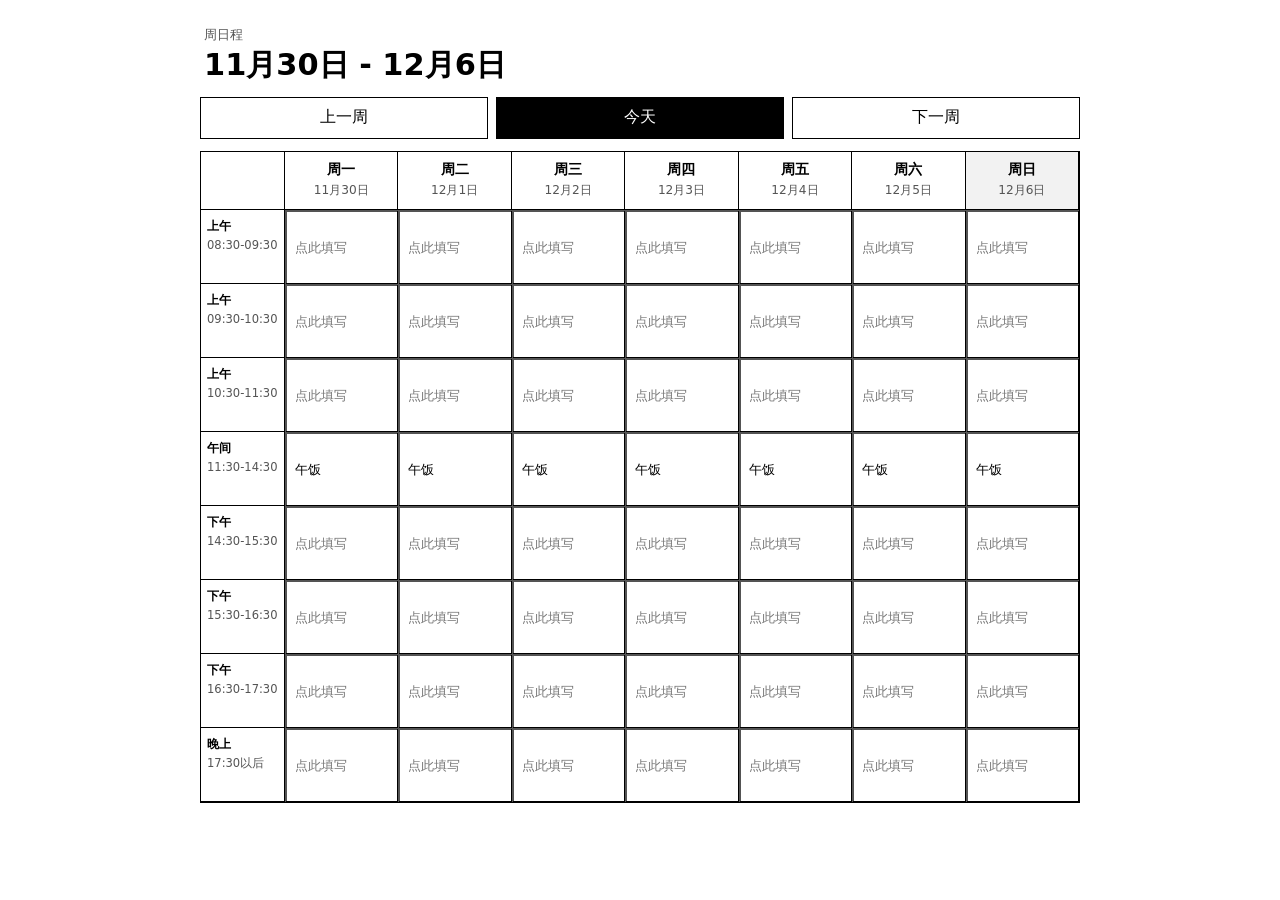
==== index.html @ e51f206d "Initial weekly schedule app" ====
<!doctype html>
<html lang="zh-CN">
  <head>
    <meta charset="utf-8">
    <meta name="viewport" content="width=device-width, initial-scale=1, viewport-fit=cover">
    <meta name="theme-color" content="#ffffff">
    <title>周日程</title>
    <link rel="manifest" href="manifest.json">
    <link rel="icon" href="icon.svg" type="image/svg+xml">
    <link rel="apple-touch-icon" href="icon.svg">
    <link rel="stylesheet" href="styles.css">
  </head>
  <body>
    <main class="app-shell">
      <header class="topbar">
        <div>
          <p class="eyebrow">周日程</p>
          <h1 id="weekTitle">本周</h1>
        </div>
        <button id="installButton" class="icon-button hidden" type="button" title="添加到主屏幕" aria-label="添加到主屏幕">
          <span aria-hidden="true">+</span>
        </button>
      </header>

      <nav class="week-nav" aria-label="周切换">
        <button id="prevWeek" type="button">上一周</button>
        <button id="today" type="button">今天</button>
        <button id="nextWeek" type="button">下一周</button>
      </nav>

      <section class="schedule-wrap" aria-label="一周日程">
        <div id="scheduleGrid" class="schedule-grid"></div>
      </section>
    </main>

    <div id="overlay" class="overlay hidden"></div>
    <section id="editor" class="editor hidden" aria-label="编辑日程" aria-modal="true" role="dialog">
      <div class="editor-handle" aria-hidden="true"></div>
      <div class="editor-heading">
        <div>
          <p id="editorDate" class="editor-meta"></p>
          <h2 id="editorSlot">编辑</h2>
        </div>
        <button id="closeEditor" class="icon-button" type="button" title="关闭" aria-label="关闭">x</button>
      </div>
      <textarea id="editorText" rows="5" placeholder="写下要做的事情"></textarea>
      <div class="editor-actions">
        <button id="clearCell" class="secondary" type="button">清空</button>
        <button id="saveCell" class="primary" type="button">完成</button>
      </div>
    </section>

    <script src="app.js" defer></script>
  </body>
</html>
---- styles.css ----
:root {
  color-scheme: light;
  --paper: #ffffff;
  --ink: #000000;
  --muted: #555555;
  --line: #000000;
  --panel: #ffffff;
  --accent: #000000;
  --accent-strong: #000000;
  --line-width: 1px;
  --shadow: 0 0 0 1px #000000;
}

* {
  box-sizing: border-box;
}

html {
  min-height: 100%;
  background: var(--paper);
}

body {
  min-height: 100%;
  margin: 0;
  color: var(--ink);
  font-family: system-ui, -apple-system, BlinkMacSystemFont, "Segoe UI", sans-serif;
  background: var(--paper);
}

button,
textarea {
  font: inherit;
}

button {
  -webkit-tap-highlight-color: transparent;
}

.app-shell {
  width: min(100%, 920px);
  margin: 0 auto;
  padding: max(18px, env(safe-area-inset-top)) 12px max(28px, env(safe-area-inset-bottom));
}

.topbar {
  display: flex;
  align-items: center;
  justify-content: space-between;
  gap: 16px;
  padding: 8px 4px 14px;
}

.eyebrow,
.editor-meta {
  margin: 0 0 4px;
  color: var(--muted);
  font-size: 0.82rem;
}

h1,
h2 {
  margin: 0;
  letter-spacing: 0;
}

h1 {
  font-size: clamp(1.3rem, 1.9rem, 2rem);
  line-height: 1.15;
}

h2 {
  font-size: 1.08rem;
}

.icon-button {
  width: 40px;
  height: 40px;
  border: var(--line-width) solid var(--line);
  border-radius: 0;
  color: var(--ink);
  background: var(--panel);
  display: grid;
  place-items: center;
  cursor: pointer;
}

.icon-button span {
  font-size: 1.45rem;
  line-height: 1;
}

.week-nav {
  display: grid;
  grid-template-columns: repeat(3, 1fr);
  gap: 8px;
  margin-bottom: 12px;
}

.week-nav button,
.editor-actions button {
  min-height: 42px;
  border: var(--line-width) solid var(--line);
  border-radius: 0;
  background: var(--panel);
  color: var(--ink);
  cursor: pointer;
}

.week-nav button:nth-child(2),
.primary {
  border-color: var(--accent);
  background: var(--accent);
  color: #fff;
}

.schedule-wrap {
  overflow-x: auto;
  border: var(--line-width) solid var(--line);
  border-radius: 0;
  background: var(--panel);
  box-shadow: none;
}

.schedule-grid {
  display: grid;
  grid-template-columns: 66px repeat(7, minmax(86px, 1fr));
  min-width: 690px;
}

.corner,
.day-head,
.time-head,
.cell {
  border-right: var(--line-width) solid var(--line);
  border-bottom: var(--line-width) solid var(--line);
}

.corner,
.day-head {
  position: sticky;
  top: 0;
  z-index: 1;
  background: #ffffff;
}

.corner {
  left: 0;
  z-index: 2;
}

.day-head {
  min-height: 58px;
  padding: 8px 6px;
  text-align: center;
}

.day-name {
  display: block;
  color: var(--ink);
  font-weight: 700;
  font-size: 0.9rem;
}

.day-date {
  display: block;
  margin-top: 3px;
  color: var(--muted);
  font-size: 0.76rem;
}

.day-head.is-today {
  background: #f2f2f2;
}

.time-head {
  position: sticky;
  left: 0;
  z-index: 1;
  min-height: 74px;
  padding: 8px 6px;
  background: #ffffff;
  color: var(--muted);
  font-size: 0.72rem;
  line-height: 1.25;
}

.slot-label {
  display: block;
  margin-bottom: 4px;
  color: var(--ink);
  font-weight: 700;
  font-size: 0.78rem;
}

.cell {
  position: relative;
  min-height: 74px;
  padding: 8px;
  border-radius: 0;
  background: #ffffff;
  text-align: left;
  cursor: pointer;
  overflow: hidden;
}

.cell:focus-visible,
.week-nav button:focus-visible,
.icon-button:focus-visible,
.editor-actions button:focus-visible,
textarea:focus-visible {
  outline: 2px solid #000000;
  outline-offset: 2px;
}

.cell.has-text {
  background: #ffffff;
}

.cell.is-lunch {
  background: #ffffff;
}

.cell.is-evening {
  background: #ffffff;
}

.cell-text {
  display: -webkit-box;
  overflow: hidden;
  color: var(--ink);
  font-size: 0.82rem;
  line-height: 1.35;
  -webkit-line-clamp: 3;
  -webkit-box-orient: vertical;
  white-space: pre-wrap;
  overflow-wrap: anywhere;
}

.cell-empty {
  color: #777777;
}

.overlay {
  position: fixed;
  inset: 0;
  z-index: 10;
  background: rgba(0, 0, 0, 0.24);
}

.editor {
  position: fixed;
  left: 0;
  right: 0;
  bottom: 0;
  z-index: 11;
  max-height: min(82vh, 520px);
  padding: 10px 14px max(16px, env(safe-area-inset-bottom));
  border: var(--line-width) solid #000000;
  border-bottom: 0;
  border-radius: 0;
  background: var(--panel);
  box-shadow: var(--shadow);
}

.editor-handle {
  width: 42px;
  height: 4px;
  margin: 0 auto 14px;
  border-radius: 0;
  background: #000000;
}

.editor-heading {
  display: flex;
  align-items: flex-start;
  justify-content: space-between;
  gap: 12px;
  margin-bottom: 12px;
}

textarea {
  width: 100%;
  resize: vertical;
  min-height: 132px;
  border: var(--line-width) solid var(--line);
  border-radius: 0;
  padding: 12px;
  color: var(--ink);
  background: #ffffff;
  line-height: 1.45;
}

.editor-actions {
  display: grid;
  grid-template-columns: 1fr 1fr;
  gap: 10px;
  margin-top: 12px;
}

.secondary {
  color: var(--ink);
}

.hidden {
  display: none !important;
}

@media (min-width: 760px) {
  .app-shell {
    padding-inline: 20px;
  }

  .schedule-grid {
    min-width: 0;
    grid-template-columns: 84px repeat(7, minmax(0, 1fr));
  }

  .editor {
    left: 50%;
    right: auto;
    bottom: 24px;
    width: min(480px, calc(100% - 32px));
    transform: translateX(-50%);
    border-radius: 0;
    padding: 14px;
  }
}
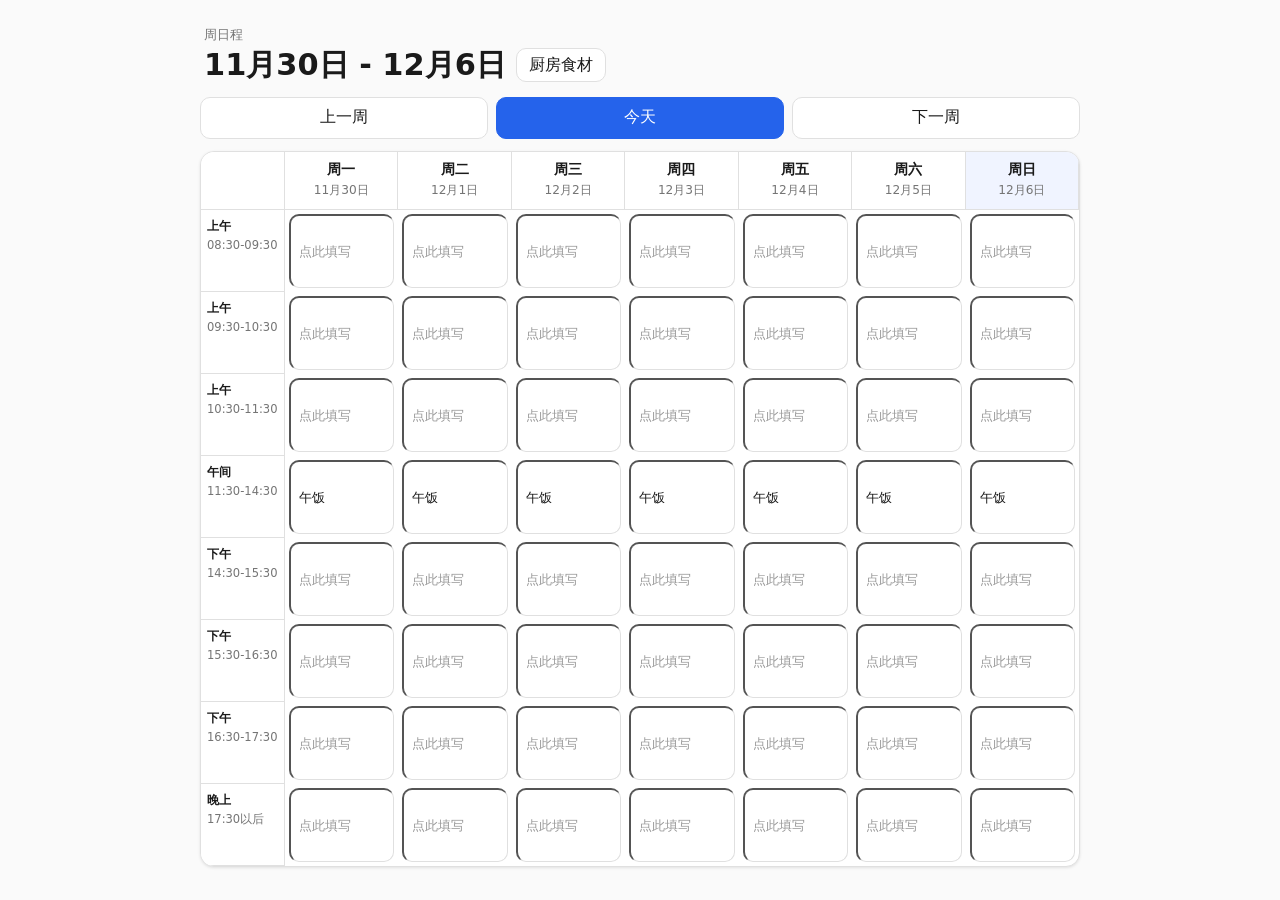
==== commit a7c3c3ff: "Add kitchen ingredients inventory" ====
--- a/index.html
+++ b/index.html
@@ -15,7 +15,10 @@
       <header class="topbar">
         <div>
           <p class="eyebrow">周日程</p>
-          <h1 id="weekTitle">本周</h1>
+          <div class="week-title-row">
+            <h1 id="weekTitle">本周</h1>
+            <button id="ingredientsButton" class="ingredients-trigger" type="button">厨房食材</button>
+          </div>
         </div>
         <button id="installButton" class="icon-button hidden" type="button" title="添加到主屏幕" aria-label="添加到主屏幕">
           <span aria-hidden="true">+</span>
@@ -50,6 +53,37 @@
       </div>
     </section>
 
+    <section id="ingredientsPanel" class="editor hidden" aria-label="厨房食材" aria-modal="true" role="dialog">
+      <div class="editor-handle" aria-hidden="true"></div>
+      <div class="editor-heading">
+        <div>
+          <p class="editor-meta">现在有的食材</p>
+          <h2>厨房食材</h2>
+        </div>
+        <button id="closeIngredients" class="icon-button" type="button" title="关闭" aria-label="关闭">x</button>
+      </div>
+      <div class="ingredient-tabs" role="tablist" aria-label="食材分类">
+        <button class="ingredient-tab active" type="button" data-category="meat">肉类</button>
+        <button class="ingredient-tab" type="button" data-category="vegetable">蔬菜类</button>
+      </div>
+      <form id="ingredientForm" class="ingredient-form">
+        <input id="ingredientName" type="text" autocomplete="off" placeholder="新增食材">
+        <input id="ingredientAmount" type="number" inputmode="decimal" min="0" step="0.1" placeholder="数量">
+        <select id="ingredientUnit" aria-label="单位">
+          <option value="斤">斤</option>
+          <option value="个">个</option>
+          <option value="克">克</option>
+          <option value="袋">袋</option>
+          <option value="盒">盒</option>
+          <option value="瓶">瓶</option>
+          <option value="把">把</option>
+          <option value="颗">颗</option>
+        </select>
+        <button class="primary" type="submit">添加</button>
+      </form>
+      <div id="ingredientsList" class="ingredients-list" aria-live="polite"></div>
+    </section>
+
     <script src="app.js" defer></script>
   </body>
 </html>
--- a/styles.css
+++ b/styles.css
@@ -1,14 +1,16 @@
 :root {
   color-scheme: light;
-  --paper: #ffffff;
-  --ink: #000000;
-  --muted: #555555;
-  --line: #000000;
+  --paper: #fafafa;
+  --ink: #1a1a1a;
+  --muted: #757575;
+  --line: #e0e0e0;
   --panel: #ffffff;
-  --accent: #000000;
-  --accent-strong: #000000;
+  --accent: #2563eb;
+  --accent-strong: #1d4ed8;
   --line-width: 1px;
-  --shadow: 0 0 0 1px #000000;
+  --shadow: 0 1px 3px rgba(0, 0, 0, 0.1);
+  --border-radius: 14px;
+  --border-radius-sm: 10px;
 }
 
 * {
@@ -29,6 +31,8 @@
 }
 
 button,
+input,
+select,
 textarea {
   font: inherit;
 }
@@ -45,10 +49,17 @@
 
 .topbar {
   display: flex;
-  align-items: center;
+  align-items: flex-start;
   justify-content: space-between;
   gap: 16px;
   padding: 8px 4px 14px;
+}
+
+.week-title-row {
+  display: flex;
+  align-items: center;
+  gap: 10px;
+  flex-wrap: wrap;
 }
 
 .eyebrow,
@@ -77,12 +88,18 @@
   width: 40px;
   height: 40px;
   border: var(--line-width) solid var(--line);
-  border-radius: 0;
+  border-radius: var(--border-radius-sm);
   color: var(--ink);
   background: var(--panel);
   display: grid;
   place-items: center;
   cursor: pointer;
+  transition: all 0.2s ease;
+}
+
+.icon-button:hover {
+  background: #f5f5f5;
+  border-color: #d0d0d0;
 }
 
 .icon-button span {
@@ -98,13 +115,26 @@
 }
 
 .week-nav button,
-.editor-actions button {
+.editor-actions button,
+.ingredients-trigger,
+.ingredient-form button,
+.ingredient-row button {
   min-height: 42px;
   border: var(--line-width) solid var(--line);
-  border-radius: 0;
+  border-radius: var(--border-radius-sm);
   background: var(--panel);
   color: var(--ink);
   cursor: pointer;
+  transition: all 0.2s ease;
+}
+
+.week-nav button:hover,
+.editor-actions button:hover,
+.ingredients-trigger:hover,
+.ingredient-form button:hover,
+.ingredient-row button:hover {
+  border-color: #d0d0d0;
+  background: #f9f9f9;
 }
 
 .week-nav button:nth-child(2),
@@ -114,12 +144,25 @@
   color: #fff;
 }
 
+.week-nav button:nth-child(2):hover,
+.primary:hover {
+  background: var(--accent-strong);
+  border-color: var(--accent-strong);
+}
+
+.ingredients-trigger {
+  min-height: 34px;
+  width: auto;
+  padding: 0 12px;
+  white-space: nowrap;
+}
+
 .schedule-wrap {
   overflow-x: auto;
   border: var(--line-width) solid var(--line);
-  border-radius: 0;
+  border-radius: var(--border-radius);
   background: var(--panel);
-  box-shadow: none;
+  box-shadow: var(--shadow);
 }
 
 .schedule-grid {
@@ -170,7 +213,7 @@
 }
 
 .day-head.is-today {
-  background: #f2f2f2;
+  background: #f0f4ff;
 }
 
 .time-head {
@@ -197,19 +240,30 @@
   position: relative;
   min-height: 74px;
   padding: 8px;
-  border-radius: 0;
+  border-radius: var(--border-radius-sm);
   background: #ffffff;
   text-align: left;
   cursor: pointer;
   overflow: hidden;
+  transition: all 0.2s ease;
+  margin: 4px;
+}
+
+.cell:hover {
+  background: #f8faff;
+  border-color: #d0d0d0;
 }
 
 .cell:focus-visible,
 .week-nav button:focus-visible,
 .icon-button:focus-visible,
 .editor-actions button:focus-visible,
-textarea:focus-visible {
-  outline: 2px solid #000000;
+.ingredients-trigger:focus-visible,
+.ingredient-form button:focus-visible,
+.ingredient-row button:focus-visible,
+textarea:focus-visible,
+input:focus-visible {
+  outline: 2px solid var(--accent);
   outline-offset: 2px;
 }
 
@@ -238,7 +292,7 @@
 }
 
 .cell-empty {
-  color: #777777;
+  color: #999999;
 }
 
 .overlay {
@@ -256,9 +310,9 @@
   z-index: 11;
   max-height: min(82vh, 520px);
   padding: 10px 14px max(16px, env(safe-area-inset-bottom));
-  border: var(--line-width) solid #000000;
+  border: var(--line-width) solid var(--line);
   border-bottom: 0;
-  border-radius: 0;
+  border-radius: var(--border-radius) var(--border-radius) 0 0;
   background: var(--panel);
   box-shadow: var(--shadow);
 }
@@ -267,8 +321,8 @@
   width: 42px;
   height: 4px;
   margin: 0 auto 14px;
-  border-radius: 0;
-  background: #000000;
+  border-radius: 2px;
+  background: #e0e0e0;
 }
 
 .editor-heading {
@@ -279,16 +333,26 @@
   margin-bottom: 12px;
 }
 
+input,
+select,
 textarea {
   width: 100%;
   resize: vertical;
   min-height: 132px;
   border: var(--line-width) solid var(--line);
-  border-radius: 0;
+  border-radius: var(--border-radius-sm);
   padding: 12px;
   color: var(--ink);
   background: #ffffff;
   line-height: 1.45;
+  transition: all 0.2s ease;
+}
+
+input:focus,
+select:focus,
+textarea:focus {
+  border-color: var(--accent);
+  box-shadow: 0 0 0 3px rgba(37, 99, 235, 0.1);
 }
 
 .editor-actions {
@@ -298,8 +362,96 @@
   margin-top: 12px;
 }
 
+.ingredient-tabs {
+  display: grid;
+  grid-template-columns: 1fr 1fr;
+  gap: 8px;
+  margin-bottom: 12px;
+}
+
+.ingredient-tab {
+  min-height: 38px;
+  border: var(--line-width) solid var(--line);
+  border-radius: var(--border-radius-sm);
+  background: var(--panel);
+  color: var(--ink);
+  cursor: pointer;
+}
+
+.ingredient-tab.active {
+  border-color: var(--accent);
+  background: var(--accent);
+  color: #fff;
+}
+
+.ingredient-form {
+  display: grid;
+  grid-template-columns: 1fr 0.75fr 76px auto;
+  gap: 8px;
+}
+
+.ingredient-form input,
+.ingredient-form select {
+  min-width: 0;
+  height: 42px;
+}
+
+.ingredients-list {
+  display: grid;
+  gap: 8px;
+  margin-top: 12px;
+  max-height: 320px;
+  overflow: auto;
+}
+
+.ingredient-row {
+  display: grid;
+  grid-template-columns: minmax(72px, 1fr) 80px 76px auto;
+  align-items: center;
+  gap: 8px;
+  padding: 10px;
+  border: var(--line-width) solid var(--line);
+  border-radius: var(--border-radius-sm);
+}
+
+.ingredient-row strong {
+  overflow-wrap: anywhere;
+}
+
+.ingredient-row input,
+.ingredient-row select {
+  height: 36px;
+}
+
+.ingredient-row button {
+  min-height: 34px;
+  padding: 0 12px;
+}
+
+.ingredient-row button:disabled {
+  cursor: default;
+  opacity: 0.35;
+}
+
+@media (max-width: 460px) {
+  .ingredient-form {
+    grid-template-columns: 1fr 1fr;
+  }
+
+  .ingredient-row {
+    grid-template-columns: 1fr 72px 68px;
+  }
+
+  .ingredient-row button {
+    grid-column: 1 / -1;
+  }
+}
 .secondary {
   color: var(--ink);
+}
+
+.secondary:hover {
+  background: #f5f5f5;
 }
 
 .hidden {
@@ -322,7 +474,7 @@
     bottom: 24px;
     width: min(480px, calc(100% - 32px));
     transform: translateX(-50%);
-    border-radius: 0;
+    border-radius: var(--border-radius);
     padding: 14px;
   }
 }
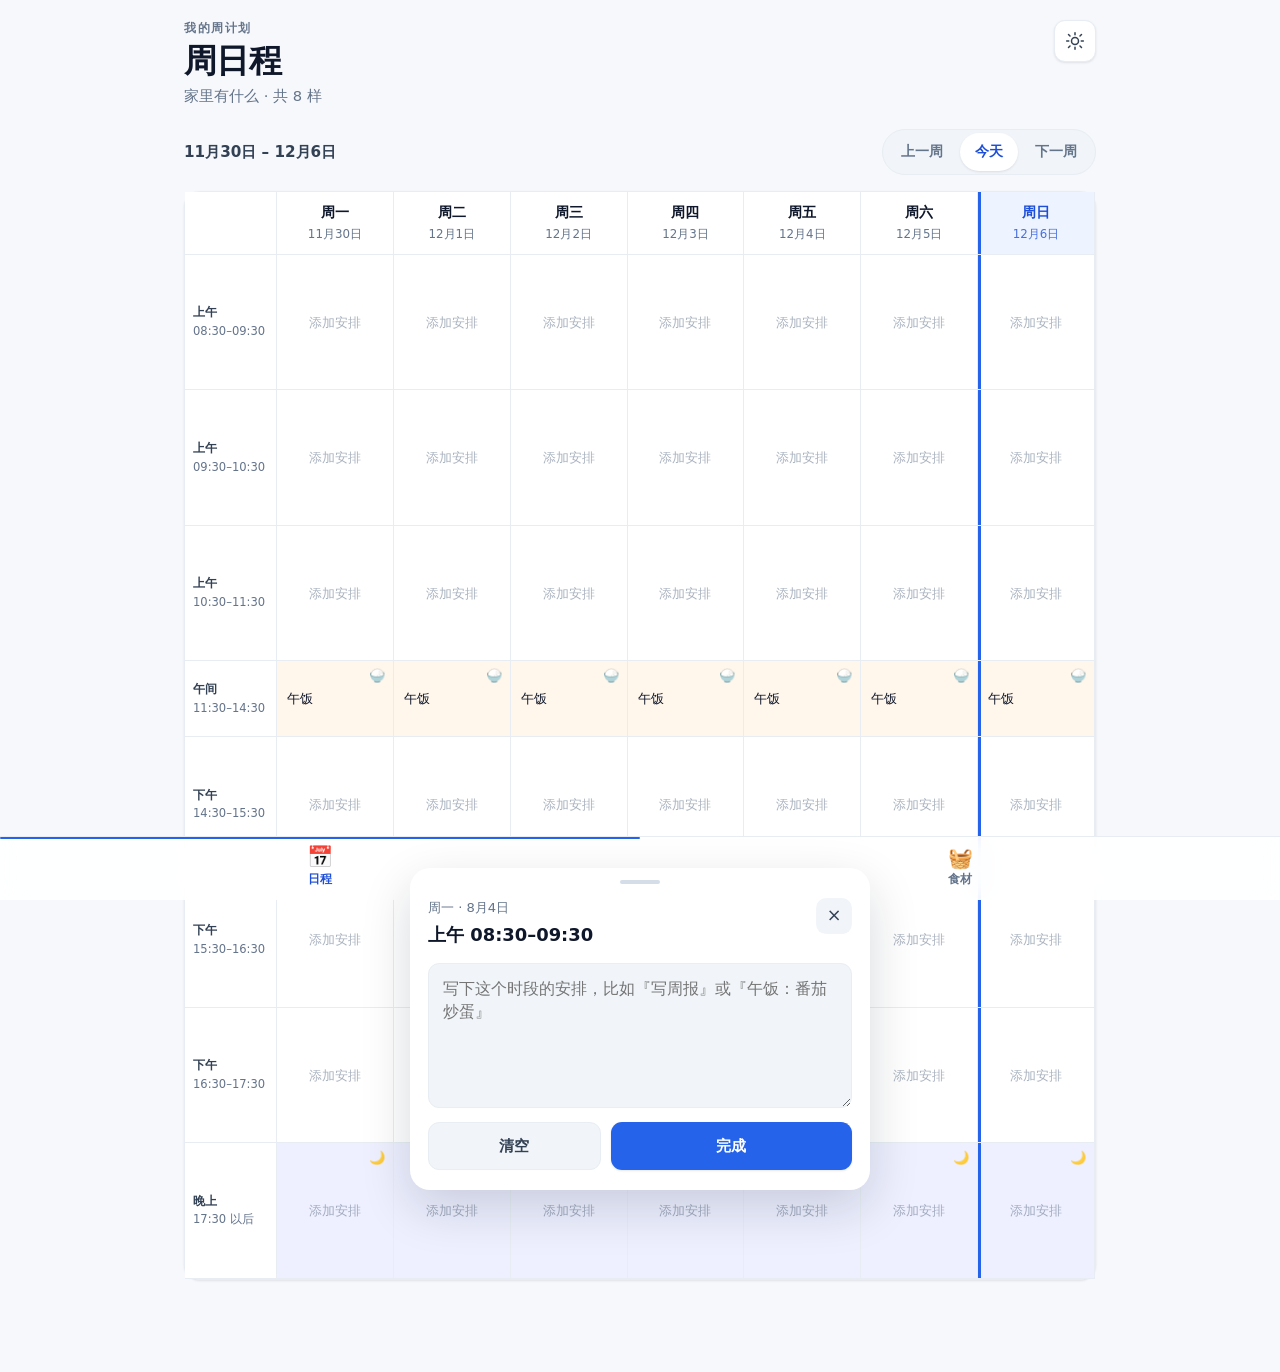
==== commit d599dbb2: "重构：落地清爽简约双模块界面（周日程 + 食材库存） - 周日程：周一至周日、时间块分类（午间/晚上 tint）、今天列高亮、底部抽屉编辑 - 食材库存：分类筛选、数量 stepper、增删、常用一键" ====
--- a/index.html
+++ b/index.html
@@ -1,89 +1,103 @@
 <!doctype html>
-<html lang="zh-CN">
-  <head>
-    <meta charset="utf-8">
-    <meta name="viewport" content="width=device-width, initial-scale=1, viewport-fit=cover">
-    <meta name="theme-color" content="#ffffff">
-    <title>周日程</title>
-    <link rel="manifest" href="manifest.json">
-    <link rel="icon" href="icon.svg" type="image/svg+xml">
-    <link rel="apple-touch-icon" href="icon.svg">
-    <link rel="stylesheet" href="styles.css">
-  </head>
-  <body>
-    <main class="app-shell">
-      <header class="topbar">
-        <div>
-          <p class="eyebrow">周日程</p>
-          <div class="week-title-row">
-            <h1 id="weekTitle">本周</h1>
-            <button id="ingredientsButton" class="ingredients-trigger" type="button">厨房食材</button>
-          </div>
+<html lang="zh-CN" data-theme="light">
+<head>
+  <meta charset="utf-8">
+  <meta name="viewport" content="width=device-width, initial-scale=1, viewport-fit=cover">
+  <meta name="theme-color" content="#f6f8fb" id="metaTheme">
+  <title>周日程</title>
+  <link rel="manifest" href="manifest.json">
+  <link rel="icon" href="icon.svg" type="image/svg+xml">
+  <link rel="apple-touch-icon" href="icon.svg">
+  <link rel="stylesheet" href="styles.css">
+</head>
+<body>
+  <div class="app">
+    <header class="topbar">
+      <div>
+        <p class="eyebrow" id="eyebrow">我的周计划</p>
+        <h1 id="pageTitle">周日程</h1>
+        <p class="subtitle" id="pageSub">本周</p>
+      </div>
+      <div class="topbar-actions">
+        <button class="icon-btn" id="installBtn" type="button" hidden title="添加到主屏幕" aria-label="添加到主屏幕">
+          <svg viewBox="0 0 24 24" fill="none" stroke="currentColor" stroke-width="1.9" stroke-linecap="round" stroke-linejoin="round"><path d="M12 5v14M5 12h14"/></svg>
+        </button>
+        <button class="theme-toggle" id="themeToggle" type="button" aria-label="切换深色模式" title="切换深色 / 浅色">
+          <svg class="icon-sun" viewBox="0 0 24 24" fill="none" stroke="currentColor" stroke-width="1.8" stroke-linecap="round"><circle cx="12" cy="12" r="4.2"/><path d="M12 2v2.5M12 19.5V22M4.2 4.2l1.8 1.8M18 18l1.8 1.8M2 12h2.5M19.5 12H22M4.2 19.8l1.8-1.8M18 6l1.8-1.8"/></svg>
+          <svg class="icon-moon" viewBox="0 0 24 24" fill="none" stroke="currentColor" stroke-width="1.8" stroke-linecap="round" stroke-linejoin="round"><path d="M20 14.5A8 8 0 0 1 9.5 4 7 7 0 1 0 20 14.5z"/></svg>
+        </button>
+      </div>
+    </header>
+
+    <!-- ===== 日程视图 ===== -->
+    <section class="view" id="scheduleView">
+      <nav class="weeknav" aria-label="周切换">
+        <span class="range" id="weekRange">本周</span>
+        <div class="seg" role="group" aria-label="周导航">
+          <button id="prevW" type="button">上一周</button>
+          <button id="todayW" type="button" class="active">今天</button>
+          <button id="nextW" type="button">下一周</button>
         </div>
-        <button id="installButton" class="icon-button hidden" type="button" title="添加到主屏幕" aria-label="添加到主屏幕">
-          <span aria-hidden="true">+</span>
-        </button>
-      </header>
-
-      <nav class="week-nav" aria-label="周切换">
-        <button id="prevWeek" type="button">上一周</button>
-        <button id="today" type="button">今天</button>
-        <button id="nextWeek" type="button">下一周</button>
       </nav>
-
-      <section class="schedule-wrap" aria-label="一周日程">
-        <div id="scheduleGrid" class="schedule-grid"></div>
-      </section>
-    </main>
-
-    <div id="overlay" class="overlay hidden"></div>
-    <section id="editor" class="editor hidden" aria-label="编辑日程" aria-modal="true" role="dialog">
-      <div class="editor-handle" aria-hidden="true"></div>
-      <div class="editor-heading">
-        <div>
-          <p id="editorDate" class="editor-meta"></p>
-          <h2 id="editorSlot">编辑</h2>
-        </div>
-        <button id="closeEditor" class="icon-button" type="button" title="关闭" aria-label="关闭">x</button>
-      </div>
-      <textarea id="editorText" rows="5" placeholder="写下要做的事情"></textarea>
-      <div class="editor-actions">
-        <button id="clearCell" class="secondary" type="button">清空</button>
-        <button id="saveCell" class="primary" type="button">完成</button>
+      <div class="grid-wrap" aria-label="一周日程">
+        <div class="grid" id="grid"></div>
       </div>
     </section>
 
-    <section id="ingredientsPanel" class="editor hidden" aria-label="厨房食材" aria-modal="true" role="dialog">
-      <div class="editor-handle" aria-hidden="true"></div>
-      <div class="editor-heading">
-        <div>
-          <p class="editor-meta">现在有的食材</p>
-          <h2>厨房食材</h2>
-        </div>
-        <button id="closeIngredients" class="icon-button" type="button" title="关闭" aria-label="关闭">x</button>
+    <!-- ===== 食材视图 ===== -->
+    <section class="view" id="pantryView" hidden>
+      <div class="pantry-filters" id="pantryFilters" role="group" aria-label="食材分类">
+        <button class="chip active" data-cat="all" type="button">全部</button>
+        <button class="chip" data-cat="meat" type="button">🥩 肉类</button>
+        <button class="chip" data-cat="veg" type="button">🥬 蔬菜</button>
       </div>
-      <div class="ingredient-tabs" role="tablist" aria-label="食材分类">
-        <button class="ingredient-tab active" type="button" data-category="meat">肉类</button>
-        <button class="ingredient-tab" type="button" data-category="vegetable">蔬菜类</button>
+
+      <form class="add-bar" id="addForm">
+        <input id="addName" type="text" autocomplete="off" placeholder="食材名称，如 鸡蛋" aria-label="食材名称">
+        <input id="addAmt" type="number" inputmode="decimal" min="0" step="0.1" placeholder="数量" aria-label="数量">
+        <select id="addUnit" aria-label="单位">
+          <option>个</option><option>斤</option><option>克</option><option>袋</option><option>盒</option><option>瓶</option><option>把</option><option>颗</option><option>根</option>
+        </select>
+        <button class="btn-add" type="submit">添加</button>
+      </form>
+
+      <div class="quick">
+        <p class="qlabel">常用一键加</p>
+        <div class="quick-row" id="quickRow"></div>
       </div>
-      <form id="ingredientForm" class="ingredient-form">
-        <input id="ingredientName" type="text" autocomplete="off" placeholder="新增食材">
-        <input id="ingredientAmount" type="number" inputmode="decimal" min="0" step="0.1" placeholder="数量">
-        <select id="ingredientUnit" aria-label="单位">
-          <option value="斤">斤</option>
-          <option value="个">个</option>
-          <option value="克">克</option>
-          <option value="袋">袋</option>
-          <option value="盒">盒</option>
-          <option value="瓶">瓶</option>
-          <option value="把">把</option>
-          <option value="颗">颗</option>
-        </select>
-        <button class="primary" type="submit">添加</button>
-      </form>
-      <div id="ingredientsList" class="ingredients-list" aria-live="polite"></div>
+
+      <div class="pantry-list" id="pantryList"></div>
     </section>
+  </div>
 
-    <script src="app.js" defer></script>
-  </body>
-</html>+  <!-- 底部 Tab -->
+  <nav class="tabbar" id="tabbar" aria-label="主导航">
+    <button class="tab active" data-view="schedule" type="button">
+      <span class="ti">📅</span>日程
+    </button>
+    <button class="tab" data-view="pantry" type="button">
+      <span class="ti">🧺</span>食材
+    </button>
+  </nav>
+
+  <!-- 编辑器抽屉 -->
+  <div class="overlay" id="overlay"></div>
+  <section class="sheet" id="sheet" role="dialog" aria-modal="true" aria-label="编辑日程">
+    <div class="sheet-handle"></div>
+    <div class="sheet-row">
+      <div>
+        <p class="meta" id="sheetMeta">周一 · 8月4日</p>
+        <h2 id="sheetSlot">上午 08:30–09:30</h2>
+      </div>
+      <button class="sheet-close" id="sheetClose" type="button" aria-label="关闭">×</button>
+    </div>
+    <textarea id="sheetText" rows="5" placeholder="写下这个时段的安排，比如『写周报』或『午饭：番茄炒蛋』"></textarea>
+    <div class="sheet-actions">
+      <button class="btn btn-ghost" id="sheetClear" type="button">清空</button>
+      <button class="btn btn-primary" id="sheetSave" type="button">完成</button>
+    </div>
+  </section>
+
+  <script src="app.js" defer></script>
+</body>
+</html>
--- a/styles.css
+++ b/styles.css
@@ -1,50 +1,86 @@
+/* ============================================================
+   DESIGN TOKENS — 清爽简约 / 双主题
+   ============================================================ */
 :root {
-  color-scheme: light;
-  --paper: #fafafa;
-  --ink: #1a1a1a;
-  --muted: #757575;
-  --line: #e0e0e0;
-  --panel: #ffffff;
-  --accent: #2563eb;
-  --accent-strong: #1d4ed8;
-  --line-width: 1px;
-  --shadow: 0 1px 3px rgba(0, 0, 0, 0.1);
-  --border-radius: 14px;
-  --border-radius-sm: 10px;
-}
-
-* {
-  box-sizing: border-box;
-}
-
-html {
+  --bg: #f6f8fb;
+  --surface: #ffffff;
+  --surface-2: #f1f5f9;
+  --ink: #0f172a;
+  --ink-2: #334155;
+  --muted: #64748b;
+  --line: #e7edf3;
+  --line-strong: #d4dde8;
+  --primary: #2563eb;
+  --primary-ink: #1d4ed8;
+  --primary-soft: #eef4ff;
+  --today-bar: #2563eb;
+
+  /* 时间块分类（温和 tint，非高饱和） */
+  --lunch-tint: #fff6ec;
+  --lunch-ink: #b45309;
+  --eve-tint: #eef0ff;
+  --eve-ink: #4338ca;
+  --free-tint: #f4f7fb;
+
+  --radius: 16px;
+  --radius-sm: 11px;
+  --radius-pill: 999px;
+  --shadow-sm: 0 1px 2px rgba(15,23,42,.04), 0 1px 3px rgba(15,23,42,.06);
+  --shadow-md: 0 4px 14px rgba(15,23,42,.07), 0 2px 6px rgba(15,23,42,.05);
+  --shadow-lg: 0 18px 50px rgba(15,23,42,.16);
+  --ease: cubic-bezier(.22, 1, .36, 1); /* ease-out-quart */
+  --font: -apple-system, BlinkMacSystemFont, "Segoe UI", "PingFang SC", "Microsoft YaHei", system-ui, sans-serif;
+  --maxw: 960px;
+  --tabbar-h: 64px;
+}
+
+[data-theme="dark"] {
+  --bg: #0a0f1a;
+  --surface: #111827;
+  --surface-2: #0e1623;
+  --ink: #e7eef6;
+  --ink-2: #c3cedb;
+  --muted: #8595a6;
+  --line: #1d293b;
+  --line-strong: #2a3a4f;
+  --primary: #5b92ff;
+  --primary-ink: #7aa6ff;
+  --primary-soft: #16263f;
+  --today-bar: #5b92ff;
+  --lunch-tint: #2a1f12;
+  --lunch-ink: #f0b072;
+  --eve-tint: #1b2042;
+  --eve-ink: #aab4ff;
+  --free-tint: #131c2b;
+  --shadow-sm: 0 1px 2px rgba(0,0,0,.4);
+  --shadow-md: 0 6px 18px rgba(0,0,0,.45);
+  --shadow-lg: 0 22px 60px rgba(0,0,0,.6);
+}
+
+* { box-sizing: border-box; }
+html, body { height: 100%; }
+body {
+  margin: 0;
+  background: var(--bg);
+  color: var(--ink);
+  font-family: var(--font);
+  font-size: 15px;
+  line-height: 1.5;
+  -webkit-font-smoothing: antialiased;
+  text-rendering: optimizeLegibility;
+  font-variant-numeric: tabular-nums;
+}
+button { font: inherit; color: inherit; cursor: pointer; border: 0; background: none; }
+:focus-visible { outline: 2px solid var(--primary); outline-offset: 2px; border-radius: 6px; }
+
+/* ============================================================
+   APP SHELL
+   ============================================================ */
+.app {
+  max-width: var(--maxw);
+  margin: 0 auto;
+  padding: calc(20px + env(safe-area-inset-top)) 18px calc(var(--tabbar-h) + 28px);
   min-height: 100%;
-  background: var(--paper);
-}
-
-body {
-  min-height: 100%;
-  margin: 0;
-  color: var(--ink);
-  font-family: system-ui, -apple-system, BlinkMacSystemFont, "Segoe UI", sans-serif;
-  background: var(--paper);
-}
-
-button,
-input,
-select,
-textarea {
-  font: inherit;
-}
-
-button {
-  -webkit-tap-highlight-color: transparent;
-}
-
-.app-shell {
-  width: min(100%, 920px);
-  margin: 0 auto;
-  padding: max(18px, env(safe-area-inset-top)) 12px max(28px, env(safe-area-inset-bottom));
 }
 
 .topbar {
@@ -52,429 +88,330 @@
   align-items: flex-start;
   justify-content: space-between;
   gap: 16px;
-  padding: 8px 4px 14px;
-}
-
-.week-title-row {
+  margin-bottom: 22px;
+}
+.topbar-actions { display: flex; align-items: center; gap: 10px; flex: none; }
+.eyebrow {
+  margin: 0 0 6px;
+  font-size: .72rem;
+  letter-spacing: .14em;
+  text-transform: uppercase;
+  color: var(--muted);
+  font-weight: 600;
+}
+.topbar h1 {
+  margin: 0;
+  font-size: clamp(1.5rem, 1rem + 2.4vw, 2.05rem);
+  font-weight: 700;
+  letter-spacing: -.018em;
+  line-height: 1.1;
+}
+.subtitle {
+  margin: 6px 0 0;
+  color: var(--muted);
+  font-size: .92rem;
+}
+
+.theme-toggle, .icon-btn {
+  width: 42px; height: 42px;
+  display: grid; place-items: center;
+  border-radius: var(--radius-sm);
+  background: var(--surface);
+  border: 1px solid var(--line);
+  box-shadow: var(--shadow-sm);
+  color: var(--ink-2);
+  transition: transform .25s var(--ease), background .25s var(--ease), border-color .25s var(--ease);
+}
+.theme-toggle:hover, .icon-btn:hover { transform: translateY(-1px); border-color: var(--line-strong); }
+.theme-toggle svg, .icon-btn svg { width: 20px; height: 20px; }
+[data-theme="light"] .icon-moon { display: none; }
+[data-theme="dark"]  .icon-sun  { display: none; }
+
+/* ============================================================
+   WEEK NAV (日程模块)
+   ============================================================ */
+.weeknav {
   display: flex;
   align-items: center;
-  gap: 10px;
-  flex-wrap: wrap;
-}
-
-.eyebrow,
-.editor-meta {
-  margin: 0 0 4px;
+  justify-content: space-between;
+  gap: 12px;
+  margin-bottom: 16px;
+}
+.weeknav .range {
+  font-weight: 600;
+  color: var(--ink-2);
+  font-size: .95rem;
+}
+.seg {
+  display: inline-flex;
+  background: var(--surface-2);
+  border: 1px solid var(--line);
+  border-radius: var(--radius-pill);
+  padding: 3px;
+  gap: 2px;
+}
+.seg button {
+  padding: 8px 15px;
+  border-radius: var(--radius-pill);
   color: var(--muted);
-  font-size: 0.82rem;
-}
-
-h1,
-h2 {
-  margin: 0;
-  letter-spacing: 0;
-}
-
-h1 {
-  font-size: clamp(1.3rem, 1.9rem, 2rem);
-  line-height: 1.15;
-}
-
-h2 {
-  font-size: 1.08rem;
-}
-
-.icon-button {
-  width: 40px;
-  height: 40px;
-  border: var(--line-width) solid var(--line);
-  border-radius: var(--border-radius-sm);
-  color: var(--ink);
-  background: var(--panel);
+  font-size: .88rem;
+  font-weight: 600;
+  transition: color .2s var(--ease), background .2s var(--ease);
+  white-space: nowrap;
+}
+.seg button:hover { color: var(--ink); }
+.seg button.active {
+  background: var(--surface);
+  color: var(--primary-ink);
+  box-shadow: var(--shadow-sm);
+}
+
+/* ============================================================
+   SCHEDULE GRID
+   ============================================================ */
+.grid-wrap {
+  border: 1px solid var(--line);
+  border-radius: var(--radius);
+  background: var(--surface);
+  box-shadow: var(--shadow-sm);
+  overflow: auto;
+  -webkit-overflow-scrolling: touch;
+}
+.grid {
   display: grid;
-  place-items: center;
-  cursor: pointer;
-  transition: all 0.2s ease;
-}
-
-.icon-button:hover {
-  background: #f5f5f5;
-  border-color: #d0d0d0;
-}
-
-.icon-button span {
-  font-size: 1.45rem;
-  line-height: 1;
-}
-
-.week-nav {
-  display: grid;
-  grid-template-columns: repeat(3, 1fr);
-  gap: 8px;
-  margin-bottom: 12px;
-}
-
-.week-nav button,
-.editor-actions button,
-.ingredients-trigger,
-.ingredient-form button,
-.ingredient-row button {
-  min-height: 42px;
-  border: var(--line-width) solid var(--line);
-  border-radius: var(--border-radius-sm);
-  background: var(--panel);
-  color: var(--ink);
-  cursor: pointer;
-  transition: all 0.2s ease;
-}
-
-.week-nav button:hover,
-.editor-actions button:hover,
-.ingredients-trigger:hover,
-.ingredient-form button:hover,
-.ingredient-row button:hover {
-  border-color: #d0d0d0;
-  background: #f9f9f9;
-}
-
-.week-nav button:nth-child(2),
-.primary {
-  border-color: var(--accent);
-  background: var(--accent);
-  color: #fff;
-}
-
-.week-nav button:nth-child(2):hover,
-.primary:hover {
-  background: var(--accent-strong);
-  border-color: var(--accent-strong);
-}
-
-.ingredients-trigger {
-  min-height: 34px;
-  width: auto;
-  padding: 0 12px;
-  white-space: nowrap;
-}
-
-.schedule-wrap {
-  overflow-x: auto;
-  border: var(--line-width) solid var(--line);
-  border-radius: var(--border-radius);
-  background: var(--panel);
-  box-shadow: var(--shadow);
-}
-
-.schedule-grid {
-  display: grid;
-  grid-template-columns: 66px repeat(7, minmax(86px, 1fr));
-  min-width: 690px;
-}
-
-.corner,
-.day-head,
-.time-head,
-.cell {
-  border-right: var(--line-width) solid var(--line);
-  border-bottom: var(--line-width) solid var(--line);
-}
-
-.corner,
+  grid-template-columns: 70px repeat(7, minmax(92px, 1fr));
+  min-width: 720px;
+}
+.corner, .day-head, .time-head, .cell {
+  border-right: 1px solid var(--line);
+  border-bottom: 1px solid var(--line);
+}
+.corner {
+  position: sticky; left: 0; top: 0; z-index: 3;
+  background: var(--surface);
+}
 .day-head {
-  position: sticky;
-  top: 0;
-  z-index: 1;
-  background: #ffffff;
-}
-
-.corner {
-  left: 0;
-  z-index: 2;
-}
-
-.day-head {
-  min-height: 58px;
-  padding: 8px 6px;
+  position: sticky; top: 0; z-index: 2;
+  background: var(--surface);
+  min-height: 60px;
+  padding: 10px 6px;
   text-align: center;
 }
-
-.day-name {
-  display: block;
-  color: var(--ink);
-  font-weight: 700;
-  font-size: 0.9rem;
-}
-
-.day-date {
-  display: block;
-  margin-top: 3px;
+.day-head .dn { display: block; font-weight: 700; font-size: .9rem; }
+.day-head .dd { display: block; margin-top: 3px; color: var(--muted); font-size: .74rem; }
+.day-head.today { background: var(--primary-soft); }
+.day-head.today .dn { color: var(--primary-ink); }
+.day-head.today .dd { color: var(--primary-ink); opacity: .8; }
+.day-head.today, .cell.today { box-shadow: inset 3px 0 0 var(--today-bar); }
+
+.time-head {
+  position: sticky; left: 0; z-index: 1;
+  background: var(--surface);
+  min-height: 76px;
+  padding: 10px 8px;
   color: var(--muted);
-  font-size: 0.76rem;
-}
-
-.day-head.is-today {
-  background: #f0f4ff;
-}
-
-.time-head {
-  position: sticky;
-  left: 0;
-  z-index: 1;
-  min-height: 74px;
-  padding: 8px 6px;
-  background: #ffffff;
-  color: var(--muted);
-  font-size: 0.72rem;
-  line-height: 1.25;
-}
-
-.slot-label {
-  display: block;
-  margin-bottom: 4px;
-  color: var(--ink);
-  font-weight: 700;
-  font-size: 0.78rem;
-}
+  font-size: .72rem;
+  line-height: 1.35;
+  display: flex; flex-direction: column; justify-content: center;
+}
+.time-head .tl { color: var(--ink-2); font-weight: 700; font-size: .78rem; margin-bottom: 3px; }
 
 .cell {
   position: relative;
-  min-height: 74px;
-  padding: 8px;
-  border-radius: var(--border-radius-sm);
-  background: #ffffff;
+  min-height: 76px;
+  margin: 0;
+  padding: 9px 10px;
   text-align: left;
-  cursor: pointer;
+  background: var(--surface);
   overflow: hidden;
-  transition: all 0.2s ease;
-  margin: 4px;
-}
-
-.cell:hover {
-  background: #f8faff;
-  border-color: #d0d0d0;
-}
-
-.cell:focus-visible,
-.week-nav button:focus-visible,
-.icon-button:focus-visible,
-.editor-actions button:focus-visible,
-.ingredients-trigger:focus-visible,
-.ingredient-form button:focus-visible,
-.ingredient-row button:focus-visible,
-textarea:focus-visible,
-input:focus-visible {
-  outline: 2px solid var(--accent);
-  outline-offset: 2px;
-}
-
-.cell.has-text {
-  background: #ffffff;
-}
-
-.cell.is-lunch {
-  background: #ffffff;
-}
-
-.cell.is-evening {
-  background: #ffffff;
-}
-
-.cell-text {
-  display: -webkit-box;
+  transition: background .18s var(--ease), transform .18s var(--ease), box-shadow .18s var(--ease);
+}
+.cell:hover { background: var(--free-tint); box-shadow: var(--shadow-sm); transform: translateY(-1px); z-index: 1; }
+.cell.lunch { background: var(--lunch-tint); }
+.cell.lunch:hover { background: var(--lunch-tint); filter: brightness(.985); }
+.cell.eve { background: var(--eve-tint); }
+.cell.eve:hover { background: var(--eve-tint); filter: brightness(.985); }
+.cell .tag {
+  position: absolute; top: 8px; right: 8px;
+  font-size: .82rem; line-height: 1; opacity: .9;
+}
+.cell .txt {
+  display: -webkit-box; -webkit-line-clamp: 3; -webkit-box-orient: vertical;
   overflow: hidden;
-  color: var(--ink);
-  font-size: 0.82rem;
-  line-height: 1.35;
-  -webkit-line-clamp: 3;
-  -webkit-box-orient: vertical;
-  white-space: pre-wrap;
-  overflow-wrap: anywhere;
-}
-
-.cell-empty {
-  color: #999999;
-}
-
+  font-size: .82rem; line-height: 1.4; color: var(--ink);
+  white-space: pre-wrap; overflow-wrap: anywhere;
+  margin-top: 2px;
+}
+.cell .txt.empty { color: var(--muted); opacity: .55; font-weight: 500; }
+
+/* ============================================================
+   BOTTOM SHEET (编辑器)
+   ============================================================ */
 .overlay {
-  position: fixed;
-  inset: 0;
-  z-index: 10;
-  background: rgba(0, 0, 0, 0.24);
-}
-
-.editor {
-  position: fixed;
-  left: 0;
-  right: 0;
-  bottom: 0;
-  z-index: 11;
-  max-height: min(82vh, 520px);
-  padding: 10px 14px max(16px, env(safe-area-inset-bottom));
-  border: var(--line-width) solid var(--line);
-  border-bottom: 0;
-  border-radius: var(--border-radius) var(--border-radius) 0 0;
-  background: var(--panel);
-  box-shadow: var(--shadow);
-}
-
-.editor-handle {
-  width: 42px;
-  height: 4px;
-  margin: 0 auto 14px;
-  border-radius: 2px;
-  background: #e0e0e0;
-}
-
-.editor-heading {
+  position: fixed; inset: 0; z-index: 40;
+  background: rgba(8,12,20,.42);
+  opacity: 0; visibility: hidden;
+  transition: opacity .3s var(--ease), visibility .3s var(--ease);
+}
+.overlay.show { opacity: 1; visibility: visible; }
+
+.sheet {
+  position: fixed; left: 0; right: 0; bottom: 0; z-index: 50;
+  background: var(--surface);
+  border-radius: 22px 22px 0 0;
+  box-shadow: var(--shadow-lg);
+  padding: 10px 18px calc(20px + env(safe-area-inset-bottom));
+  transform: translateY(100%);
+  transition: transform .34s var(--ease);
+  max-height: 84vh;
+  display: flex; flex-direction: column;
+}
+.sheet.show { transform: translateY(0); }
+.sheet-handle { width: 40px; height: 4px; border-radius: 2px; background: var(--line-strong); margin: 2px auto 14px; }
+.sheet-row { display: flex; align-items: flex-start; justify-content: space-between; gap: 12px; margin-bottom: 14px; }
+.sheet-row .meta { color: var(--muted); font-size: .82rem; margin: 0 0 4px; }
+.sheet-row h2 { margin: 0; font-size: 1.12rem; }
+.sheet-close {
+  width: 36px; height: 36px; border-radius: 10px; flex: none;
+  background: var(--surface-2); color: var(--ink-2); font-size: 1.1rem; line-height: 1;
+  display: grid; place-items: center;
+  transition: background .2s var(--ease);
+}
+.sheet-close:hover { background: var(--line); }
+.sheet textarea {
+  width: 100%; min-height: 120px; resize: vertical;
+  border: 1px solid var(--line); border-radius: var(--radius-sm);
+  padding: 13px 14px; background: var(--surface-2); color: var(--ink);
+  font-family: inherit; font-size: .98rem; line-height: 1.5;
+  transition: border-color .2s var(--ease), box-shadow .2s var(--ease);
+}
+.sheet textarea:focus { outline: none; border-color: var(--primary); box-shadow: 0 0 0 3px color-mix(in srgb, var(--primary) 16%, transparent); }
+.sheet-actions { display: grid; grid-template-columns: 1fr 1.4fr; gap: 10px; margin-top: 14px; }
+.btn {
+  min-height: 48px; border-radius: var(--radius-sm); font-weight: 600; font-size: .95rem;
+  display: inline-flex; align-items: center; justify-content: center; gap: 6px;
+  transition: transform .18s var(--ease), background .2s var(--ease), border-color .2s var(--ease);
+}
+.btn:active { transform: scale(.98); }
+.btn-ghost { background: var(--surface-2); color: var(--ink-2); border: 1px solid var(--line); }
+.btn-ghost:hover { background: var(--line); }
+.btn-primary { background: var(--primary); color: #fff; box-shadow: var(--shadow-sm); }
+.btn-primary:hover { background: var(--primary-ink); }
+
+/* ============================================================
+   PANTRY (食材模块)
+   ============================================================ */
+.pantry-filters {
+  display: inline-flex; gap: 6px; margin-bottom: 16px; flex-wrap: wrap;
+}
+.chip {
+  padding: 8px 14px; border-radius: var(--radius-pill);
+  background: var(--surface); border: 1px solid var(--line);
+  color: var(--muted); font-weight: 600; font-size: .86rem;
+  transition: all .2s var(--ease);
+}
+.chip:hover { border-color: var(--line-strong); color: var(--ink); }
+.chip.active { background: var(--primary-soft); border-color: transparent; color: var(--primary-ink); }
+
+.pantry-list { display: flex; flex-direction: column; gap: 10px; }
+.ing {
+  display: grid;
+  grid-template-columns: 38px 1fr auto auto auto;
+  align-items: center; gap: 12px;
+  padding: 12px 14px;
+  background: var(--surface);
+  border: 1px solid var(--line);
+  border-radius: var(--radius-sm);
+  box-shadow: var(--shadow-sm);
+  transition: transform .18s var(--ease), box-shadow .18s var(--ease);
+}
+.ing:hover { transform: translateY(-1px); box-shadow: var(--shadow-md); }
+.ing .emo { width: 38px; height: 38px; border-radius: 10px; display: grid; place-items: center; font-size: 1.15rem; background: var(--surface-2); }
+.ing .name { font-weight: 600; }
+.stepper { display: inline-flex; align-items: center; gap: 4px; background: var(--surface-2); border-radius: var(--radius-pill); padding: 3px; }
+.stepper button { width: 30px; height: 30px; border-radius: 50%; display: grid; place-items: center; color: var(--ink-2); font-size: 1.1rem; transition: background .15s var(--ease); }
+.stepper button:hover { background: var(--line); }
+.stepper .amt { min-width: 30px; text-align: center; font-weight: 700; font-variant-numeric: tabular-nums; }
+.ing .unit { color: var(--muted); font-size: .85rem; min-width: 28px; }
+.ing .del { width: 34px; height: 34px; border-radius: 9px; color: var(--muted); display: grid; place-items: center; transition: background .15s var(--ease), color .15s var(--ease); }
+.ing .del:hover { background: color-mix(in srgb, #ef4444 12%, transparent); color: #ef4444; }
+
+.add-bar {
+  display: grid;
+  grid-template-columns: 1fr 72px 84px auto;
+  gap: 8px;
+  margin-bottom: 18px;
+}
+.add-bar input, .add-bar select {
+  height: 46px; padding: 0 12px;
+  border: 1px solid var(--line); border-radius: var(--radius-sm);
+  background: var(--surface-2); color: var(--ink); font-family: inherit; font-size: .92rem;
+  min-width: 0;
+}
+.add-bar input:focus, .add-bar select:focus { outline: none; border-color: var(--primary); box-shadow: 0 0 0 3px color-mix(in srgb, var(--primary) 16%, transparent); }
+.add-bar .btn-add { background: var(--primary); color: #fff; border-radius: var(--radius-sm); font-weight: 600; padding: 0 16px; height: 46px; }
+.add-bar .btn-add:hover { background: var(--primary-ink); }
+
+.quick { margin-bottom: 18px; }
+.quick .qlabel { color: var(--muted); font-size: .8rem; margin: 0 0 8px; }
+.quick-row { display: flex; flex-wrap: wrap; gap: 7px; }
+.quick .q {
+  padding: 7px 12px; border-radius: var(--radius-pill);
+  background: var(--surface); border: 1px dashed var(--line-strong);
+  color: var(--ink-2); font-size: .84rem; font-weight: 500;
+  transition: all .18s var(--ease);
+}
+.quick .q:hover { border-style: solid; border-color: var(--primary); color: var(--primary-ink); transform: translateY(-1px); }
+
+.empty {
+  text-align: center; padding: 48px 20px; color: var(--muted);
+}
+.empty .e-emo { font-size: 2.4rem; display: block; margin-bottom: 12px; }
+.empty p { margin: 0; font-size: .95rem; }
+
+/* ============================================================
+   TAB BAR
+   ============================================================ */
+.tabbar {
+  position: fixed; left: 0; right: 0; bottom: 0; z-index: 30;
+  height: calc(var(--tabbar-h) + env(safe-area-inset-bottom));
+  padding-bottom: env(safe-area-inset-bottom);
   display: flex;
-  align-items: flex-start;
-  justify-content: space-between;
-  gap: 12px;
-  margin-bottom: 12px;
-}
-
-input,
-select,
-textarea {
-  width: 100%;
-  resize: vertical;
-  min-height: 132px;
-  border: var(--line-width) solid var(--line);
-  border-radius: var(--border-radius-sm);
-  padding: 12px;
-  color: var(--ink);
-  background: #ffffff;
-  line-height: 1.45;
-  transition: all 0.2s ease;
-}
-
-input:focus,
-select:focus,
-textarea:focus {
-  border-color: var(--accent);
-  box-shadow: 0 0 0 3px rgba(37, 99, 235, 0.1);
-}
-
-.editor-actions {
-  display: grid;
-  grid-template-columns: 1fr 1fr;
-  gap: 10px;
-  margin-top: 12px;
-}
-
-.ingredient-tabs {
-  display: grid;
-  grid-template-columns: 1fr 1fr;
-  gap: 8px;
-  margin-bottom: 12px;
-}
-
-.ingredient-tab {
-  min-height: 38px;
-  border: var(--line-width) solid var(--line);
-  border-radius: var(--border-radius-sm);
-  background: var(--panel);
-  color: var(--ink);
-  cursor: pointer;
-}
-
-.ingredient-tab.active {
-  border-color: var(--accent);
-  background: var(--accent);
-  color: #fff;
-}
-
-.ingredient-form {
-  display: grid;
-  grid-template-columns: 1fr 0.75fr 76px auto;
-  gap: 8px;
-}
-
-.ingredient-form input,
-.ingredient-form select {
-  min-width: 0;
-  height: 42px;
-}
-
-.ingredients-list {
-  display: grid;
-  gap: 8px;
-  margin-top: 12px;
-  max-height: 320px;
-  overflow: auto;
-}
-
-.ingredient-row {
-  display: grid;
-  grid-template-columns: minmax(72px, 1fr) 80px 76px auto;
-  align-items: center;
-  gap: 8px;
-  padding: 10px;
-  border: var(--line-width) solid var(--line);
-  border-radius: var(--border-radius-sm);
-}
-
-.ingredient-row strong {
-  overflow-wrap: anywhere;
-}
-
-.ingredient-row input,
-.ingredient-row select {
-  height: 36px;
-}
-
-.ingredient-row button {
-  min-height: 34px;
-  padding: 0 12px;
-}
-
-.ingredient-row button:disabled {
-  cursor: default;
-  opacity: 0.35;
-}
-
-@media (max-width: 460px) {
-  .ingredient-form {
-    grid-template-columns: 1fr 1fr;
-  }
-
-  .ingredient-row {
-    grid-template-columns: 1fr 72px 68px;
-  }
-
-  .ingredient-row button {
-    grid-column: 1 / -1;
-  }
-}
-.secondary {
-  color: var(--ink);
-}
-
-.secondary:hover {
-  background: #f5f5f5;
-}
-
-.hidden {
-  display: none !important;
-}
-
-@media (min-width: 760px) {
-  .app-shell {
-    padding-inline: 20px;
-  }
-
-  .schedule-grid {
-    min-width: 0;
-    grid-template-columns: 84px repeat(7, minmax(0, 1fr));
-  }
-
-  .editor {
-    left: 50%;
-    right: auto;
-    bottom: 24px;
-    width: min(480px, calc(100% - 32px));
-    transform: translateX(-50%);
-    border-radius: var(--border-radius);
-    padding: 14px;
-  }
-}
+  background: color-mix(in srgb, var(--surface) 88%, transparent);
+  backdrop-filter: saturate(1.4) blur(14px);
+  -webkit-backdrop-filter: saturate(1.4) blur(14px);
+  border-top: 1px solid var(--line);
+}
+.tabbar::before {
+  content: ""; position: absolute; top: 0; height: 2px; width: 50%;
+  background: var(--primary); border-radius: 2px;
+  transform: translateX(var(--tab-x, 0%));
+  transition: transform .3s var(--ease);
+}
+.tab {
+  flex: 1; display: flex; flex-direction: column; align-items: center; justify-content: center; gap: 3px;
+  color: var(--muted); font-size: .74rem; font-weight: 600;
+  transition: color .2s var(--ease);
+}
+.tab .ti { font-size: 1.25rem; line-height: 1; transition: transform .2s var(--ease); }
+.tab.active { color: var(--primary-ink); }
+.tab.active .ti { transform: translateY(-1px) scale(1.05); }
+
+.view { animation: fade .3s var(--ease); }
+@keyframes fade { from { opacity: 0; transform: translateY(6px); } to { opacity: 1; transform: none; } }
+[hidden] { display: none !important; }
+
+/* ============================================================
+   RESPONSIVE — 桌面精选
+   ============================================================ */
+@media (min-width: 720px) {
+  .app { padding-inline: 24px; }
+  .grid { grid-template-columns: 92px repeat(7, minmax(0, 1fr)); min-width: 0; }
+  .grid-wrap { overflow: visible; }
+  .sheet { left: 50%; right: auto; bottom: 32px; width: min(460px, calc(100% - 32px)); transform: translate(-50%, 100%); border-radius: 20px; }
+  .sheet.show { transform: translate(-50%, 0); }
+  .add-bar { grid-template-columns: 1fr 90px 100px auto; }
+}
+@media (prefers-reduced-motion: reduce) {
+  * { transition: none !important; animation: none !important; }
+}
